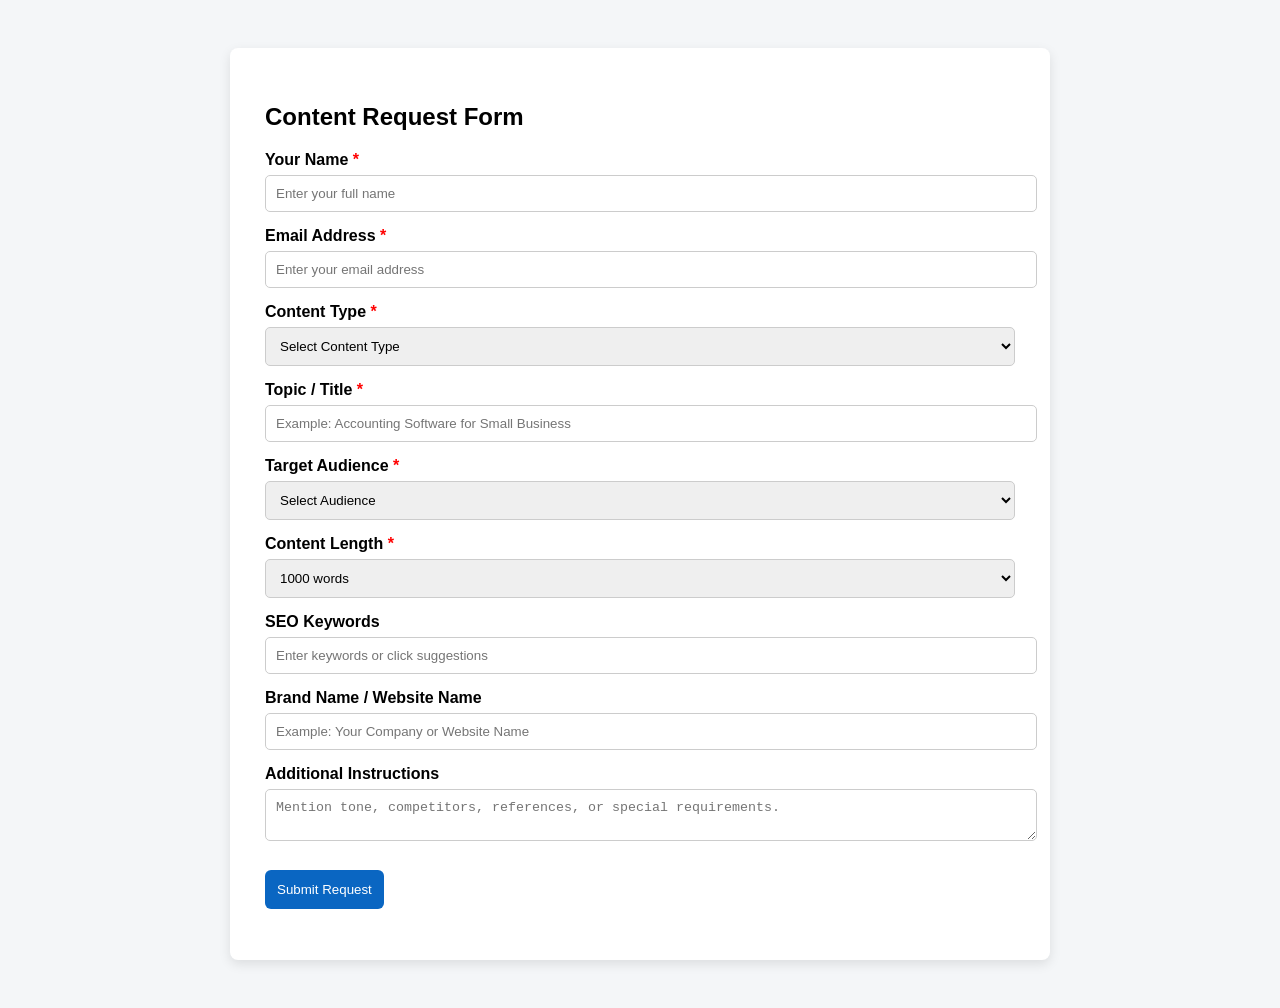
==== templates/index.html @ 50e83d15 "Update index.html" ====
<!DOCTYPE html>
<html>

<head>

<title>ContentForge Content Request</title>

<style>

body{
font-family:Arial;
background:#f4f6f8;
padding:40px;
}

.container{
max-width:750px;
margin:auto;
background:white;
padding:35px;
border-radius:8px;
box-shadow:0 4px 12px rgba(0,0,0,0.1);
}

label{
font-weight:bold;
display:block;
margin-top:15px;
}

.required{
color:red;
}

input,select,textarea{
width:100%;
padding:10px;
margin-top:6px;
border-radius:5px;
border:1px solid #ccc;
}

button{
margin-top:25px;
padding:12px;
background:#0a66c2;
color:white;
border:none;
border-radius:6px;
cursor:pointer;
}

button:hover{
background:#004182;
}

.keyword{
display:inline-block;
background:#e6f0ff;
padding:6px 10px;
margin:4px;
border-radius:4px;
cursor:pointer;
}

.keyword:hover{
background:#cce0ff;
}

</style>

</head>

<body>

<div class="container">

<h2>Content Request Form</h2>

<form id="contentForm">

<label>Your Name <span class="required">*</span></label>
<input name="name" placeholder="Enter your full name" required>

<label>Email Address <span class="required">*</span></label>
<input name="email" type="email" placeholder="Enter your email address" required>

<label>Content Type <span class="required">*</span></label>

<select name="type" required>

<option value="">Select Content Type</option>

<option>Blog Article</option>
<option>SEO Landing Page</option>
<option>Comparison Page</option>
<option>Tool Page</option>
<option>Directory Page</option>
<option>Essay</option>
<option>Speech</option>
<option>Debate Script</option>
<option>Official Letter</option>
<option>FAQ Page</option>
<option>Educational Guide</option>

</select>


<label>Topic / Title <span class="required">*</span></label>

<input id="topic" name="topic" placeholder="Example: Accounting Software for Small Business" required>


<label>Target Audience <span class="required">*</span></label>

<select name="audience" required>

<option value="">Select Audience</option>

<option>Business Owners</option>
<option>Startup Founders</option>
<option>Marketing Professionals</option>
<option>Students</option>
<option>General Consumers</option>
<option>Industry Experts</option>
<option>Government / Policy Audience</option>
<option value="custom">Custom Audience</option>

</select>


<label>Content Length <span class="required">*</span></label>

<select name="length" required>

<option>1000 words</option>
<option>1500 words</option>
<option>2000 words</option>
<option>3000+ words</option>

</select>


<label>SEO Keywords</label>

<input id="keywords" name="keywords" placeholder="Enter keywords or click suggestions">

<div id="keywordSuggestions"></div>


<label>Brand Name / Website Name</label>

<input name="brand" placeholder="Example: Your Company or Website Name">


<label>Additional Instructions</label>

<textarea name="details" placeholder="Mention tone, competitors, references, or special requirements."></textarea>


<button type="submit">Submit Request</button>

</form>

<p id="response"></p>

</div>


<script>

document.getElementById("topic").addEventListener("blur", async function(){

const topic=this.value;

if(!topic) return;

const res=await fetch("/keywords",{

method:"POST",

headers:{
"Content-Type":"application/json"
},

body:JSON.stringify({topic:topic})

});

const data=await res.json();

const container=document.getElementById("keywordSuggestions");

container.innerHTML="";

data.keywords.forEach(k=>{

const span=document.createElement("span");

span.className="keyword";

span.innerText=k;

span.onclick=function(){

const box=document.getElementById("keywords");

box.value=box.value+" "+k;

};

container.appendChild(span);

});

});


document.getElementById("contentForm").onsubmit=async function(e){

e.preventDefault();

const form=new FormData(this);

const data=Object.fromEntries(form.entries());

const res=await fetch("/submit",{

method:"POST",

headers:{"Content-Type":"application/json"},

body:JSON.stringify(data)

});

const result=await res.json();

document.getElementById("response").innerText=result.message;

};

</script>

</body>

</html>
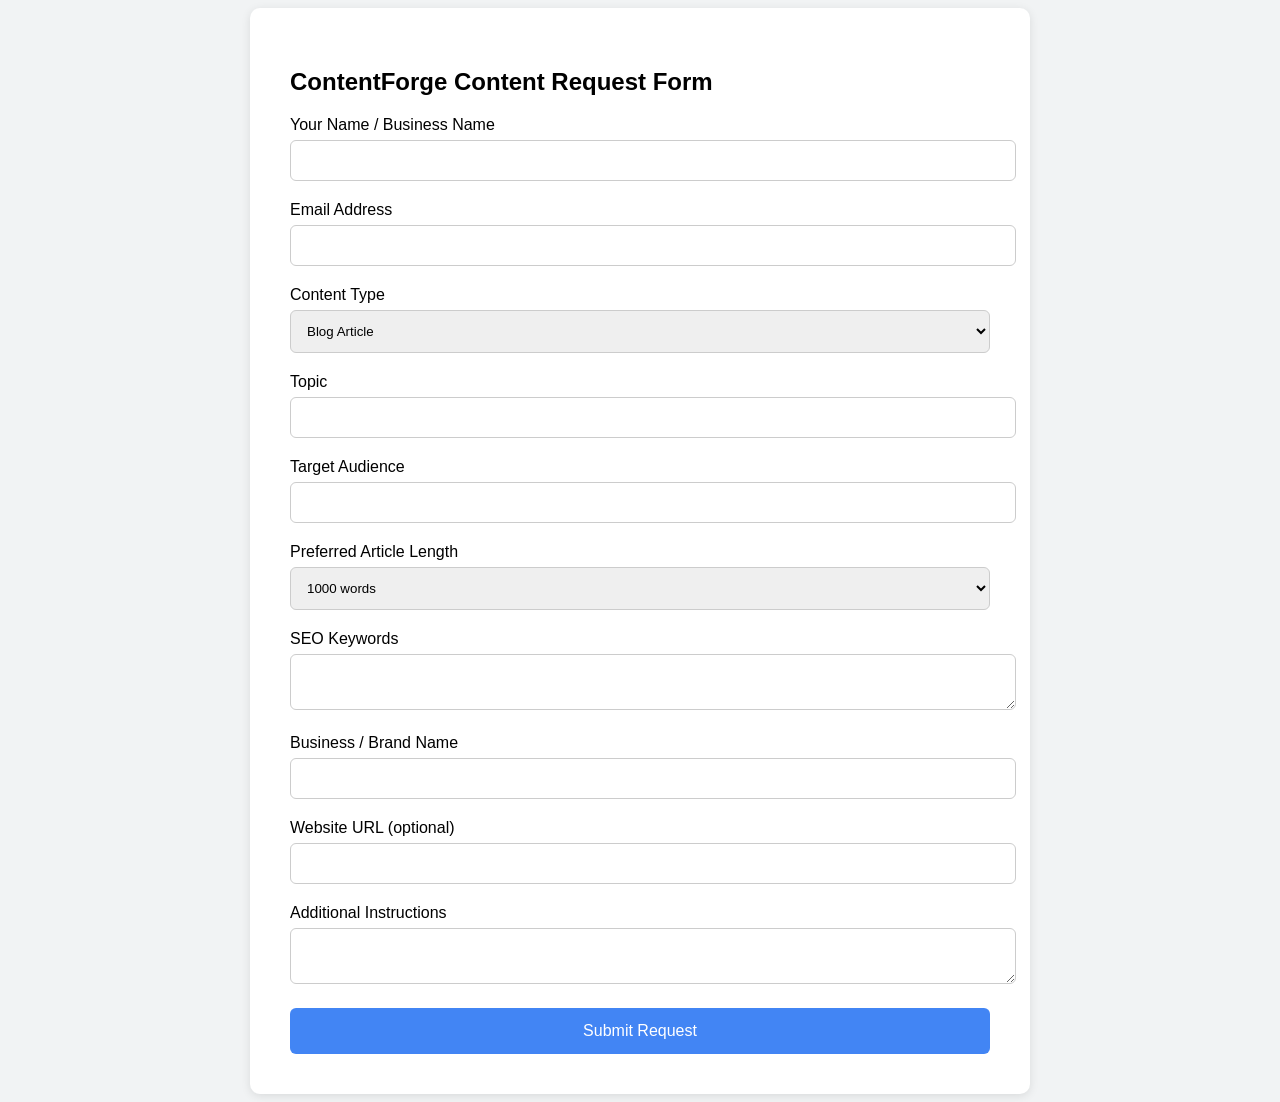
==== commit 5c5f8dec: "Update index.html" ====
--- a/templates/index.html
+++ b/templates/index.html
@@ -1,6 +1,5 @@
 <!DOCTYPE html>
 <html>
-
 <head>
 
 <title>ContentForge Content Request</title>
@@ -9,62 +8,66 @@
 
 body{
 font-family:Arial;
-background:#f4f6f8;
-padding:40px;
+background:#f1f3f4;
 }
 
 .container{
-max-width:750px;
+
+width:700px;
 margin:auto;
 background:white;
-padding:35px;
-border-radius:8px;
-box-shadow:0 4px 12px rgba(0,0,0,0.1);
-}
+padding:40px;
+border-radius:10px;
+box-shadow:0 2px 10px rgba(0,0,0,0.1)
 
-label{
-font-weight:bold;
-display:block;
-margin-top:15px;
-}
-
-.required{
-color:red;
 }
 
 input,select,textarea{
+
 width:100%;
-padding:10px;
+padding:12px;
 margin-top:6px;
-border-radius:5px;
-border:1px solid #ccc;
+margin-bottom:20px;
+border-radius:6px;
+border:1px solid #ccc
+
 }
 
 button{
-margin-top:25px;
-padding:12px;
-background:#0a66c2;
+
+background:#4285f4;
 color:white;
 border:none;
+padding:14px;
+width:100%;
+font-size:16px;
 border-radius:6px;
-cursor:pointer;
+cursor:pointer
+
 }
 
 button:hover{
-background:#004182;
+background:#2f6ad9
 }
 
-.keyword{
-display:inline-block;
-background:#e6f0ff;
-padding:6px 10px;
-margin:4px;
-border-radius:4px;
-cursor:pointer;
+.success{
+
+background:#e6f4ea;
+padding:15px;
+border-radius:6px;
+margin-top:20px;
+display:none
+
 }
 
-.keyword:hover{
-background:#cce0ff;
+.error{
+
+background:#fce8e6;
+padding:15px;
+border-radius:6px;
+margin-top:20px;
+display:none
+
 }
 
 </style>
@@ -75,173 +78,113 @@
 
 <div class="container">
 
-<h2>Content Request Form</h2>
+<h2>ContentForge Content Request Form</h2>
 
-<form id="contentForm">
+<label>Your Name / Business Name</label>
+<input id="name">
 
-<label>Your Name <span class="required">*</span></label>
-<input name="name" placeholder="Enter your full name" required>
+<label>Email Address</label>
+<input id="email">
 
-<label>Email Address <span class="required">*</span></label>
-<input name="email" type="email" placeholder="Enter your email address" required>
+<label>Content Type</label>
 
-<label>Content Type <span class="required">*</span></label>
-
-<select name="type" required>
-
-<option value="">Select Content Type</option>
+<select id="type">
 
 <option>Blog Article</option>
 <option>SEO Landing Page</option>
 <option>Comparison Page</option>
-<option>Tool Page</option>
-<option>Directory Page</option>
-<option>Essay</option>
-<option>Speech</option>
-<option>Debate Script</option>
-<option>Official Letter</option>
+<option>Educational Guide</option>
 <option>FAQ Page</option>
-<option>Educational Guide</option>
 
 </select>
 
 
-<label>Topic / Title <span class="required">*</span></label>
+<label>Topic</label>
+<input id="topic">
 
-<input id="topic" name="topic" placeholder="Example: Accounting Software for Small Business" required>
+<label>Target Audience</label>
+<input id="audience">
 
-
-<label>Target Audience <span class="required">*</span></label>
-
-<select name="audience" required>
-
-<option value="">Select Audience</option>
-
-<option>Business Owners</option>
-<option>Startup Founders</option>
-<option>Marketing Professionals</option>
-<option>Students</option>
-<option>General Consumers</option>
-<option>Industry Experts</option>
-<option>Government / Policy Audience</option>
-<option value="custom">Custom Audience</option>
-
-</select>
-
-
-<label>Content Length <span class="required">*</span></label>
-
-<select name="length" required>
-
+<label>Preferred Article Length</label>
+<select id="length">
 <option>1000 words</option>
 <option>1500 words</option>
 <option>2000 words</option>
-<option>3000+ words</option>
-
 </select>
 
+<label>SEO Keywords</label>
+<textarea id="keywords"></textarea>
 
-<label>SEO Keywords</label>
+<label>Business / Brand Name</label>
+<input id="brand">
 
-<input id="keywords" name="keywords" placeholder="Enter keywords or click suggestions">
+<label>Website URL (optional)</label>
+<input id="website">
 
-<div id="keywordSuggestions"></div>
+<label>Additional Instructions</label>
+<textarea id="details"></textarea>
 
 
-<label>Brand Name / Website Name</label>
+<button onclick="submitForm()">Submit Request</button>
 
-<input name="brand" placeholder="Example: Your Company or Website Name">
+<div class="success" id="success">Request submitted successfully. Please check your email.</div>
 
-
-<label>Additional Instructions</label>
-
-<textarea name="details" placeholder="Mention tone, competitors, references, or special requirements."></textarea>
-
-
-<button type="submit">Submit Request</button>
-
-</form>
-
-<p id="response"></p>
+<div class="error" id="error"></div>
 
 </div>
 
 
 <script>
 
-document.getElementById("topic").addEventListener("blur", async function(){
+function submitForm(){
 
-const topic=this.value;
+let data={
 
-if(!topic) return;
+name:document.getElementById("name").value,
+email:document.getElementById("email").value,
+type:document.getElementById("type").value,
+topic:document.getElementById("topic").value,
+audience:document.getElementById("audience").value,
+length:document.getElementById("length").value,
+keywords:document.getElementById("keywords").value,
+brand:document.getElementById("brand").value,
+website:document.getElementById("website").value,
+details:document.getElementById("details").value
 
-const res=await fetch("/keywords",{
+}
+
+fetch("/submit",{
 
 method:"POST",
-
-headers:{
-"Content-Type":"application/json"
-},
-
-body:JSON.stringify({topic:topic})
-
-});
-
-const data=await res.json();
-
-const container=document.getElementById("keywordSuggestions");
-
-container.innerHTML="";
-
-data.keywords.forEach(k=>{
-
-const span=document.createElement("span");
-
-span.className="keyword";
-
-span.innerText=k;
-
-span.onclick=function(){
-
-const box=document.getElementById("keywords");
-
-box.value=box.value+" "+k;
-
-};
-
-container.appendChild(span);
-
-});
-
-});
-
-
-document.getElementById("contentForm").onsubmit=async function(e){
-
-e.preventDefault();
-
-const form=new FormData(this);
-
-const data=Object.fromEntries(form.entries());
-
-const res=await fetch("/submit",{
-
-method:"POST",
-
 headers:{"Content-Type":"application/json"},
-
 body:JSON.stringify(data)
 
-});
+})
 
-const result=await res.json();
+.then(res=>res.json())
 
-document.getElementById("response").innerText=result.message;
+.then(data=>{
 
-};
+if(data.success){
+
+document.getElementById("success").style.display="block"
+
+}
+
+if(data.error){
+
+let e=document.getElementById("error")
+
+e.style.display="block"
+e.innerText=data.error
+
+}
+
+})
+
+}
 
 </script>
 
 </body>
-
 </html>
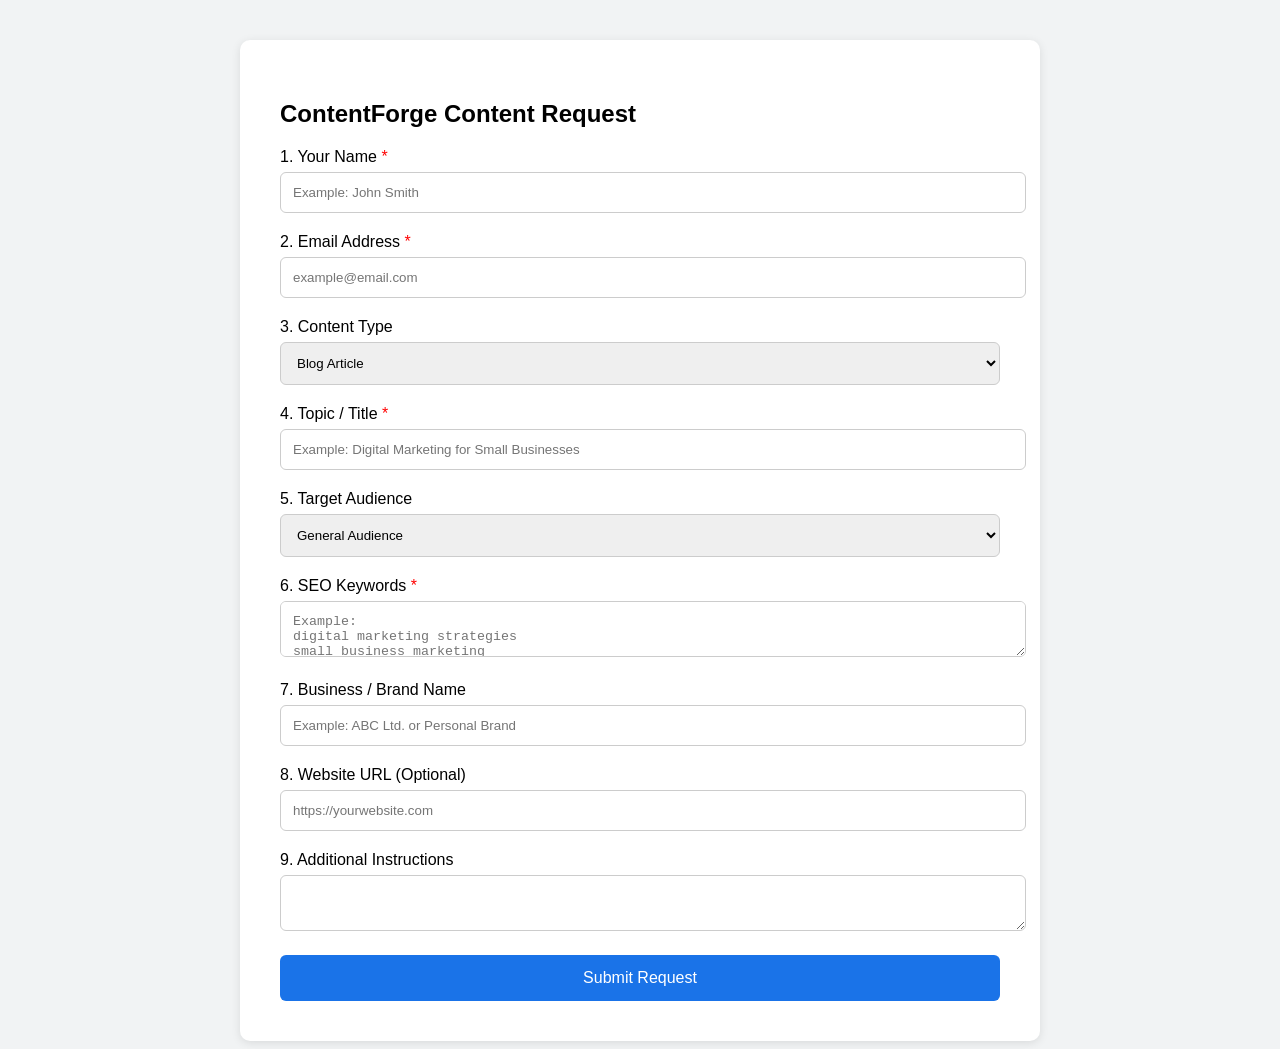
==== commit d8fdd08a: "Update index.html" ====
--- a/templates/index.html
+++ b/templates/index.html
@@ -1,8 +1,9 @@
 <!DOCTYPE html>
 <html>
+
 <head>
 
-<title>ContentForge Content Request</title>
+<title>ContentForge Request Form</title>
 
 <style>
 
@@ -12,30 +13,26 @@
 }
 
 .container{
-
-width:700px;
+width:720px;
 margin:auto;
 background:white;
 padding:40px;
+margin-top:40px;
 border-radius:10px;
 box-shadow:0 2px 10px rgba(0,0,0,0.1)
-
 }
 
 input,select,textarea{
-
 width:100%;
 padding:12px;
 margin-top:6px;
 margin-bottom:20px;
 border-radius:6px;
 border:1px solid #ccc
-
 }
 
 button{
-
-background:#4285f4;
+background:#1a73e8;
 color:white;
 border:none;
 padding:14px;
@@ -43,31 +40,28 @@
 font-size:16px;
 border-radius:6px;
 cursor:pointer
-
 }
 
 button:hover{
-background:#2f6ad9
+background:#0f5bd4
+}
+
+.required{
+color:red
 }
 
 .success{
-
+display:none;
 background:#e6f4ea;
 padding:15px;
-border-radius:6px;
-margin-top:20px;
-display:none
-
+border-radius:6px
 }
 
 .error{
-
+display:none;
 background:#fce8e6;
 padding:15px;
-border-radius:6px;
-margin-top:20px;
-display:none
-
+border-radius:6px
 }
 
 </style>
@@ -78,61 +72,83 @@
 
 <div class="container">
 
-<h2>ContentForge Content Request Form</h2>
-
-<label>Your Name / Business Name</label>
-<input id="name">
-
-<label>Email Address</label>
-<input id="email">
-
-<label>Content Type</label>
+<h2>ContentForge Content Request</h2>
+
+<label>1. Your Name <span class="required">*</span></label>
+<input id="name" placeholder="Example: John Smith">
+
+<label>2. Email Address <span class="required">*</span></label>
+<input id="email" placeholder="example@email.com">
+
+<label>3. Content Type</label>
 
 <select id="type">
 
 <option>Blog Article</option>
 <option>SEO Landing Page</option>
-<option>Comparison Page</option>
+<option>Comparison Article</option>
 <option>Educational Guide</option>
 <option>FAQ Page</option>
+<option>Tool Page</option>
+<option>Directory Page</option>
+<option>Speech</option>
+<option>Essay</option>
+<option>Official Letter</option>
 
 </select>
 
 
-<label>Topic</label>
-<input id="topic">
-
-<label>Target Audience</label>
-<input id="audience">
-
-<label>Preferred Article Length</label>
-<select id="length">
-<option>1000 words</option>
-<option>1500 words</option>
-<option>2000 words</option>
+<label>4. Topic / Title <span class="required">*</span></label>
+<input id="topic" placeholder="Example: Digital Marketing for Small Businesses">
+
+
+<label>5. Target Audience</label>
+
+<select id="audience">
+
+<option>General Audience</option>
+<option>Business Owners</option>
+<option>Startup Founders</option>
+<option>Marketing Professionals</option>
+<option>Students</option>
+<option>Corporate Professionals</option>
+
 </select>
 
-<label>SEO Keywords</label>
-<textarea id="keywords"></textarea>
-
-<label>Business / Brand Name</label>
-<input id="brand">
-
-<label>Website URL (optional)</label>
-<input id="website">
-
-<label>Additional Instructions</label>
+
+<label>6. SEO Keywords <span class="required">*</span></label>
+
+<textarea id="keywords"
+placeholder="Example:
+digital marketing strategies
+small business marketing
+seo marketing tips"></textarea>
+
+
+<label>7. Business / Brand Name</label>
+
+<input id="brand" placeholder="Example: ABC Ltd. or Personal Brand">
+
+
+<label>8. Website URL (Optional)</label>
+
+<input id="website" placeholder="https://yourwebsite.com">
+
+
+<label>9. Additional Instructions</label>
+
 <textarea id="details"></textarea>
 
 
 <button onclick="submitForm()">Submit Request</button>
 
-<div class="success" id="success">Request submitted successfully. Please check your email.</div>
+<div class="success" id="success">
+Your request has been submitted successfully. Please check your email.
+</div>
 
 <div class="error" id="error"></div>
 
 </div>
-
 
 <script>
 
@@ -145,7 +161,6 @@
 type:document.getElementById("type").value,
 topic:document.getElementById("topic").value,
 audience:document.getElementById("audience").value,
-length:document.getElementById("length").value,
 keywords:document.getElementById("keywords").value,
 brand:document.getElementById("brand").value,
 website:document.getElementById("website").value,
@@ -168,15 +183,16 @@
 if(data.success){
 
 document.getElementById("success").style.display="block"
+window.scrollTo(0,0)
 
 }
 
 if(data.error){
 
 let e=document.getElementById("error")
-
+e.innerText=data.error
 e.style.display="block"
-e.innerText=data.error
+window.scrollTo(0,0)
 
 }
 
@@ -187,4 +203,5 @@
 </script>
 
 </body>
+
 </html>
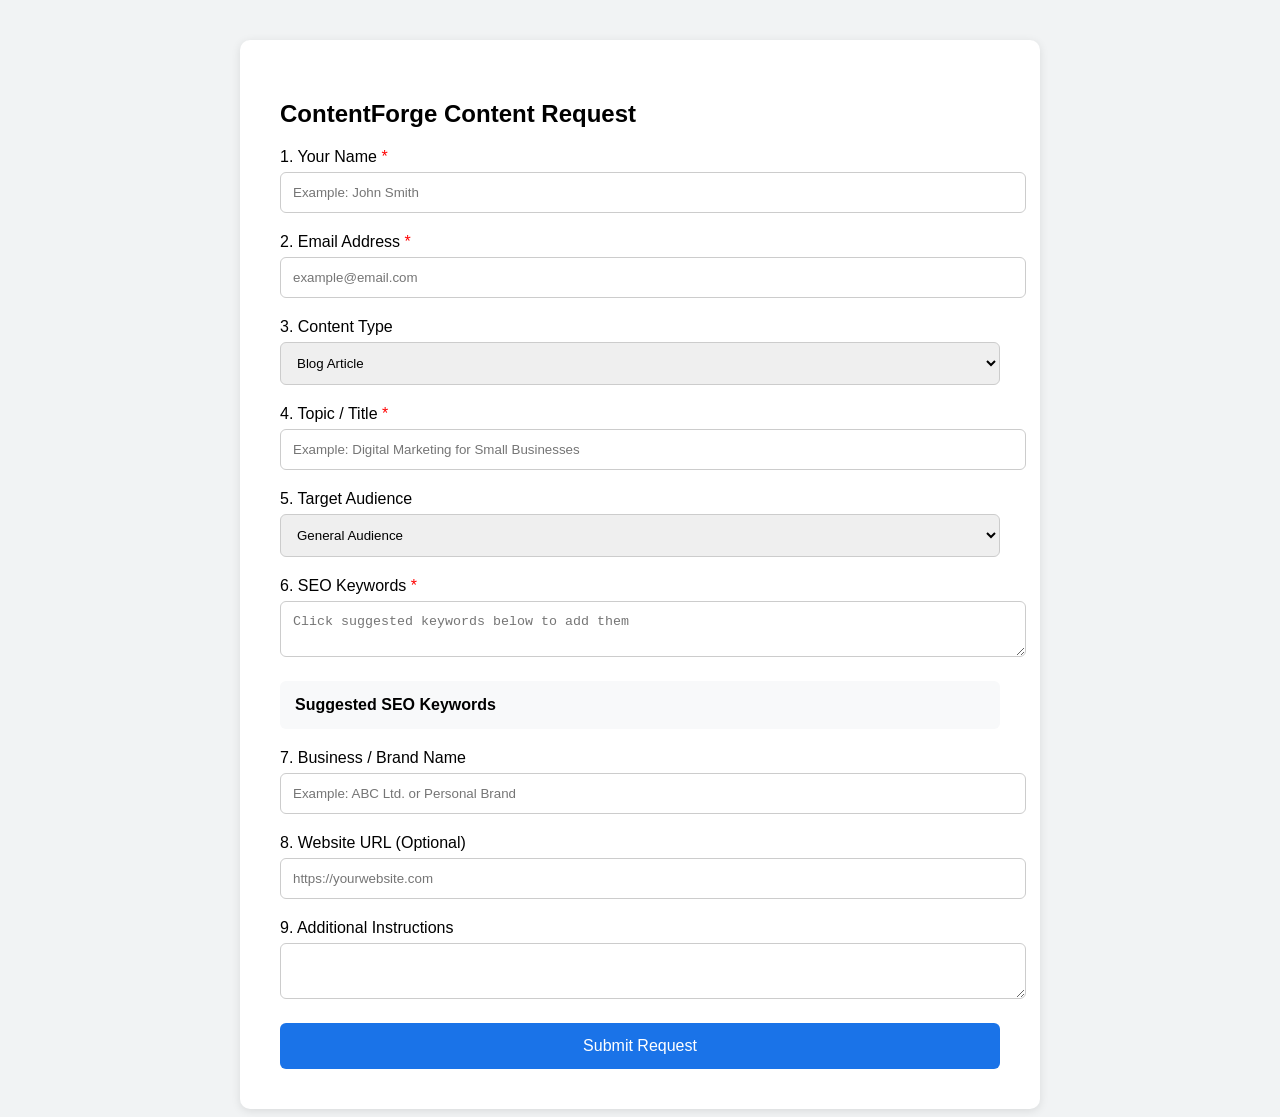
==== commit 61ff323e: "Update index.html" ====
--- a/templates/index.html
+++ b/templates/index.html
@@ -62,6 +62,27 @@
 background:#fce8e6;
 padding:15px;
 border-radius:6px
+}
+
+.keywordBox{
+background:#f8f9fa;
+padding:15px;
+border-radius:6px;
+margin-bottom:20px
+}
+
+.keyword{
+display:inline-block;
+background:#e8f0fe;
+padding:6px 10px;
+margin:5px;
+border-radius:4px;
+cursor:pointer;
+font-size:13px
+}
+
+.keyword:hover{
+background:#d2e3fc
 }
 
 </style>
@@ -99,7 +120,8 @@
 
 
 <label>4. Topic / Title <span class="required">*</span></label>
-<input id="topic" placeholder="Example: Digital Marketing for Small Businesses">
+
+<input id="topic" placeholder="Example: Digital Marketing for Small Businesses" oninput="generateKeywords()">
 
 
 <label>5. Target Audience</label>
@@ -119,10 +141,16 @@
 <label>6. SEO Keywords <span class="required">*</span></label>
 
 <textarea id="keywords"
-placeholder="Example:
-digital marketing strategies
-small business marketing
-seo marketing tips"></textarea>
+placeholder="Click suggested keywords below to add them"></textarea>
+
+
+<div class="keywordBox">
+
+<b>Suggested SEO Keywords</b>
+
+<div id="keywordSuggestions"></div>
+
+</div>
 
 
 <label>7. Business / Brand Name</label>
@@ -151,6 +179,63 @@
 </div>
 
 <script>
+
+
+function generateKeywords(){
+
+let topic=document.getElementById("topic").value
+
+if(topic.length<3) return
+
+let modifiers=[
+
+"best",
+"guide",
+"tips",
+"strategies",
+"examples",
+"for beginners",
+"for business",
+"for startups",
+"2025",
+"tools",
+"how to",
+"complete guide",
+"step by step",
+"benefits",
+"case study"
+
+]
+
+let container=document.getElementById("keywordSuggestions")
+
+container.innerHTML=""
+
+modifiers.forEach(m=>{
+
+let kw=topic+" "+m
+
+let span=document.createElement("span")
+
+span.className="keyword"
+
+span.innerText=kw
+
+span.onclick=function(){
+
+let textarea=document.getElementById("keywords")
+
+textarea.value+=kw+"\n"
+
+}
+
+container.appendChild(span)
+
+})
+
+}
+
+
 
 function submitForm(){
 
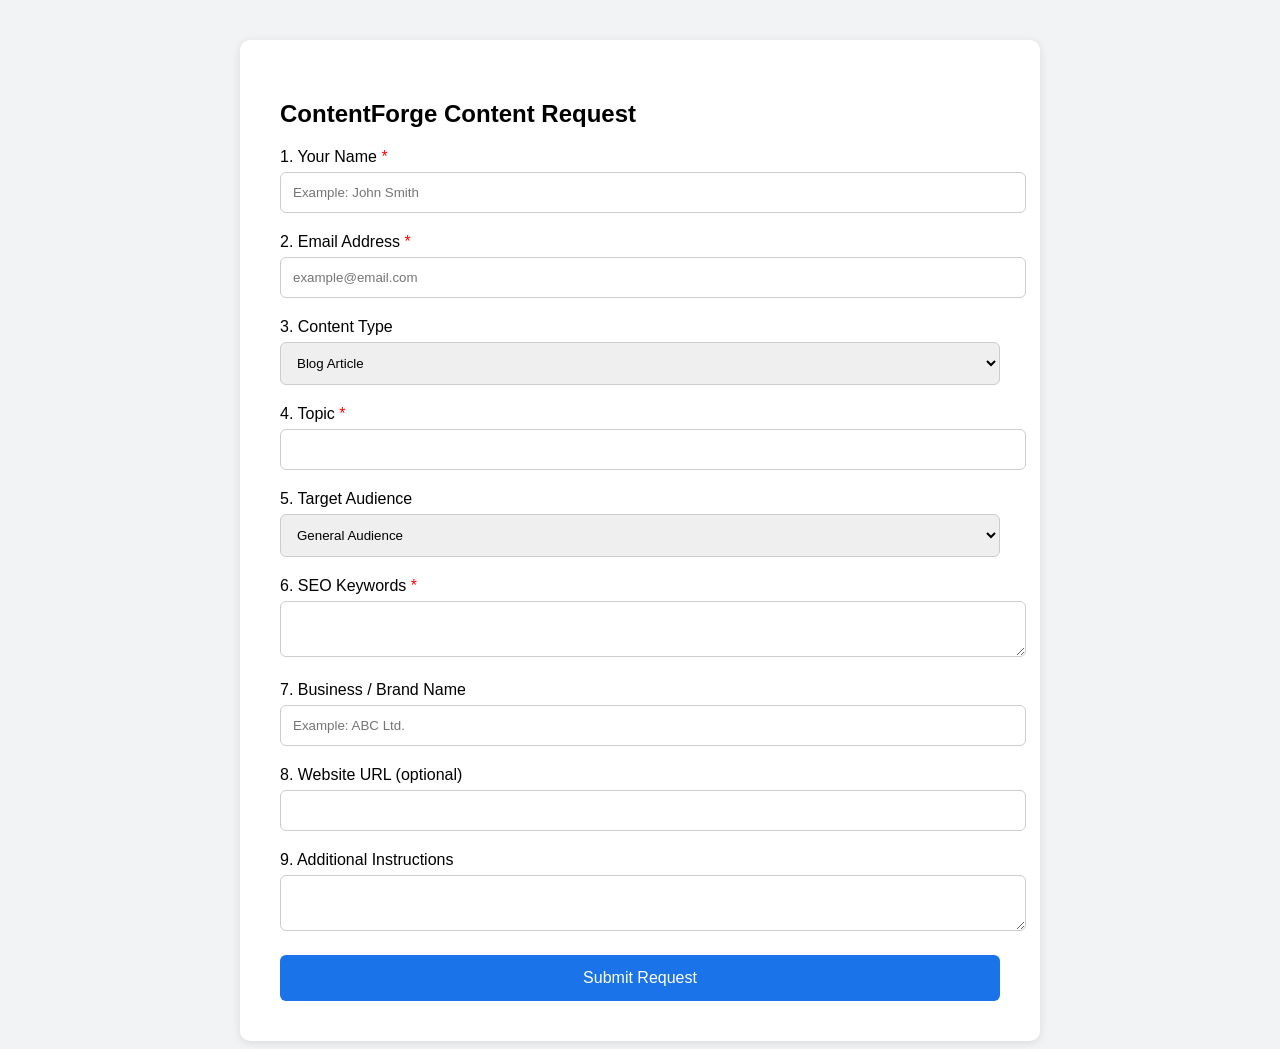
==== commit ded7cd16: "Update index.html" ====
--- a/templates/index.html
+++ b/templates/index.html
@@ -42,47 +42,17 @@
 cursor:pointer
 }
 
-button:hover{
-background:#0f5bd4
-}
-
 .required{
 color:red
 }
 
-.success{
-display:none;
-background:#e6f4ea;
-padding:15px;
-border-radius:6px
-}
-
-.error{
-display:none;
-background:#fce8e6;
-padding:15px;
-border-radius:6px
-}
-
-.keywordBox{
-background:#f8f9fa;
-padding:15px;
-border-radius:6px;
-margin-bottom:20px
-}
-
 .keyword{
-display:inline-block;
 background:#e8f0fe;
 padding:6px 10px;
 margin:5px;
+display:inline-block;
 border-radius:4px;
-cursor:pointer;
-font-size:13px
-}
-
-.keyword:hover{
-background:#d2e3fc
+cursor:pointer
 }
 
 </style>
@@ -118,11 +88,8 @@
 
 </select>
 
-
-<label>4. Topic / Title <span class="required">*</span></label>
-
-<input id="topic" placeholder="Example: Digital Marketing for Small Businesses" oninput="generateKeywords()">
-
+<label>4. Topic <span class="required">*</span></label>
+<input id="topic" oninput="genKeywords()">
 
 <label>5. Target Audience</label>
 
@@ -133,85 +100,42 @@
 <option>Startup Founders</option>
 <option>Marketing Professionals</option>
 <option>Students</option>
-<option>Corporate Professionals</option>
 
 </select>
 
-
 <label>6. SEO Keywords <span class="required">*</span></label>
-
-<textarea id="keywords"
-placeholder="Click suggested keywords below to add them"></textarea>
-
-
-<div class="keywordBox">
-
-<b>Suggested SEO Keywords</b>
-
-<div id="keywordSuggestions"></div>
+<textarea id="keywords"></textarea>
+
+<div id="suggestions"></div>
+
+<label>7. Business / Brand Name</label>
+<input id="brand" placeholder="Example: ABC Ltd.">
+
+<label>8. Website URL (optional)</label>
+<input id="website">
+
+<label>9. Additional Instructions</label>
+<textarea id="details"></textarea>
+
+<button onclick="submitForm()">Submit Request</button>
+
+<div id="msg"></div>
 
 </div>
 
-
-<label>7. Business / Brand Name</label>
-
-<input id="brand" placeholder="Example: ABC Ltd. or Personal Brand">
-
-
-<label>8. Website URL (Optional)</label>
-
-<input id="website" placeholder="https://yourwebsite.com">
-
-
-<label>9. Additional Instructions</label>
-
-<textarea id="details"></textarea>
-
-
-<button onclick="submitForm()">Submit Request</button>
-
-<div class="success" id="success">
-Your request has been submitted successfully. Please check your email.
-</div>
-
-<div class="error" id="error"></div>
-
-</div>
-
 <script>
 
-
-function generateKeywords(){
+function genKeywords(){
 
 let topic=document.getElementById("topic").value
 
-if(topic.length<3) return
-
-let modifiers=[
-
-"best",
-"guide",
-"tips",
-"strategies",
-"examples",
-"for beginners",
-"for business",
-"for startups",
-"2025",
-"tools",
-"how to",
-"complete guide",
-"step by step",
-"benefits",
-"case study"
-
-]
-
-let container=document.getElementById("keywordSuggestions")
-
-container.innerHTML=""
-
-modifiers.forEach(m=>{
+let mods=["guide","tips","strategies","examples","tools","for beginners","2025","case study"]
+
+let box=document.getElementById("suggestions")
+
+box.innerHTML=""
+
+mods.forEach(m=>{
 
 let kw=topic+" "+m
 
@@ -223,33 +147,32 @@
 
 span.onclick=function(){
 
-let textarea=document.getElementById("keywords")
-
-textarea.value+=kw+"\n"
-
-}
-
-container.appendChild(span)
+document.getElementById("keywords").value+=kw+"\\n"
+
+}
+
+box.appendChild(span)
 
 })
 
 }
 
 
-
 function submitForm(){
 
+document.getElementById("msg").innerText="Submitting..."
+
 let data={
 
-name:document.getElementById("name").value,
-email:document.getElementById("email").value,
-type:document.getElementById("type").value,
-topic:document.getElementById("topic").value,
-audience:document.getElementById("audience").value,
-keywords:document.getElementById("keywords").value,
-brand:document.getElementById("brand").value,
-website:document.getElementById("website").value,
-details:document.getElementById("details").value
+name:name.value,
+email:email.value,
+type:type.value,
+topic:topic.value,
+audience:audience.value,
+keywords:keywords.value,
+brand:brand.value,
+website:website.value,
+details:details.value
 
 }
 
@@ -261,23 +184,17 @@
 
 })
 
-.then(res=>res.json())
-
-.then(data=>{
-
-if(data.success){
-
-document.getElementById("success").style.display="block"
-window.scrollTo(0,0)
-
-}
-
-if(data.error){
-
-let e=document.getElementById("error")
-e.innerText=data.error
-e.style.display="block"
-window.scrollTo(0,0)
+.then(r=>r.json())
+
+.then(d=>{
+
+if(d.success){
+
+msg.innerText="Request submitted successfully"
+
+}else{
+
+msg.innerText=d.error
 
 }
 
@@ -288,5 +205,4 @@
 </script>
 
 </body>
-
 </html>
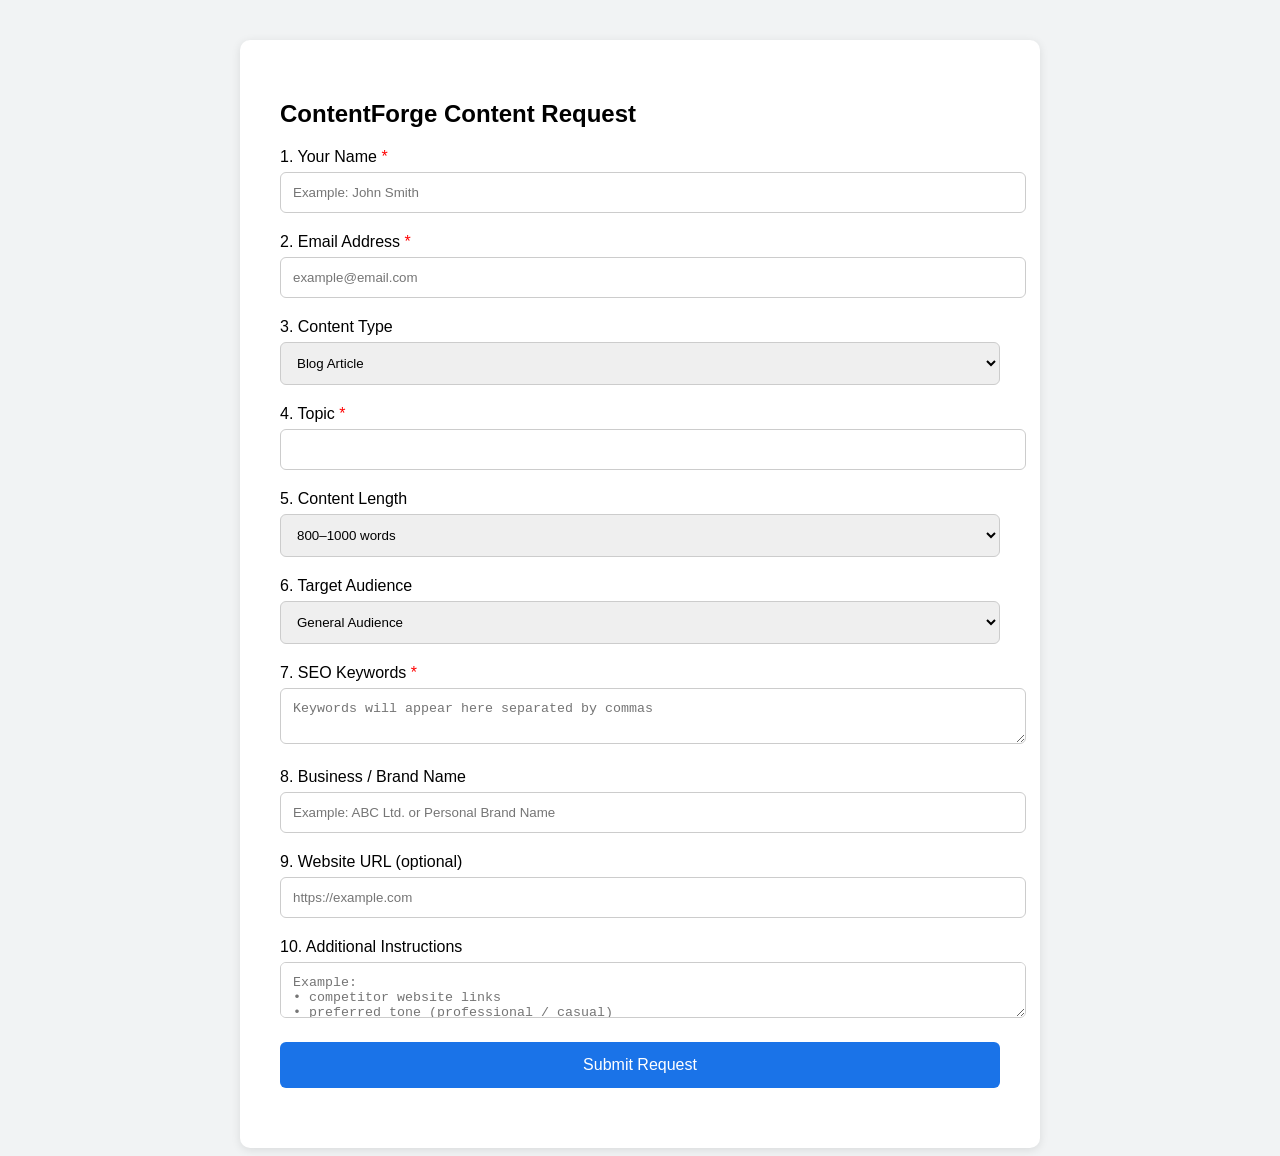
==== commit 32697c35: "Update index.html" ====
--- a/templates/index.html
+++ b/templates/index.html
@@ -53,6 +53,11 @@
 display:inline-block;
 border-radius:4px;
 cursor:pointer
+}
+
+#msg{
+margin-top:20px;
+font-weight:bold
 }
 
 </style>
@@ -91,7 +96,18 @@
 <label>4. Topic <span class="required">*</span></label>
 <input id="topic" oninput="genKeywords()">
 
-<label>5. Target Audience</label>
+<label>5. Content Length</label>
+
+<select id="length">
+
+<option>800–1000 words</option>
+<option>1200–1500 words</option>
+<option>1800–2000 words</option>
+<option>Custom</option>
+
+</select>
+
+<label>6. Target Audience</label>
 
 <select id="audience">
 
@@ -103,19 +119,30 @@
 
 </select>
 
-<label>6. SEO Keywords <span class="required">*</span></label>
-<textarea id="keywords"></textarea>
+<label>7. SEO Keywords <span class="required">*</span></label>
+
+<textarea id="keywords" placeholder="Keywords will appear here separated by commas"></textarea>
 
 <div id="suggestions"></div>
 
-<label>7. Business / Brand Name</label>
-<input id="brand" placeholder="Example: ABC Ltd.">
-
-<label>8. Website URL (optional)</label>
-<input id="website">
-
-<label>9. Additional Instructions</label>
-<textarea id="details"></textarea>
+<label>8. Business / Brand Name</label>
+
+<input id="brand" placeholder="Example: ABC Ltd. or Personal Brand Name">
+
+<label>9. Website URL (optional)</label>
+
+<input id="website" placeholder="https://example.com">
+
+<label>10. Additional Instructions</label>
+
+<textarea id="details"
+placeholder="Example:
+• competitor website links
+• preferred tone (professional / casual)
+• country or region target
+• specific product/service to highlight
+• references or resources to include
+"></textarea>
 
 <button onclick="submitForm()">Submit Request</button>
 
@@ -127,14 +154,16 @@
 
 function genKeywords(){
 
-let topic=document.getElementById("topic").value
-
-let mods=["guide","tips","strategies","examples","tools","for beginners","2025","case study"]
+let topic=document.getElementById("topic").value.trim()
+
+let mods=["guide","tips","strategies","tools","examples","for beginners","2025","case study"]
 
 let box=document.getElementById("suggestions")
 
 box.innerHTML=""
 
+if(topic.length<3)return
+
 mods.forEach(m=>{
 
 let kw=topic+" "+m
@@ -147,7 +176,13 @@
 
 span.onclick=function(){
 
-document.getElementById("keywords").value+=kw+"\\n"
+let field=document.getElementById("keywords")
+
+if(field.value===""){
+field.value=kw
+}else{
+field.value+=", "+kw
+}
 
 }
 
@@ -157,10 +192,11 @@
 
 }
 
-
 function submitForm(){
 
-document.getElementById("msg").innerText="Submitting..."
+let msg=document.getElementById("msg")
+
+msg.innerText="Submitting request..."
 
 let data={
 
@@ -190,13 +226,19 @@
 
 if(d.success){
 
-msg.innerText="Request submitted successfully"
+msg.innerText="✔ Request submitted successfully."
 
 }else{
 
-msg.innerText=d.error
-
-}
+msg.innerText="⚠ "+d.error
+
+}
+
+})
+
+.catch(()=>{
+
+msg.innerText="⚠ Server error. Please try again."
 
 })
 
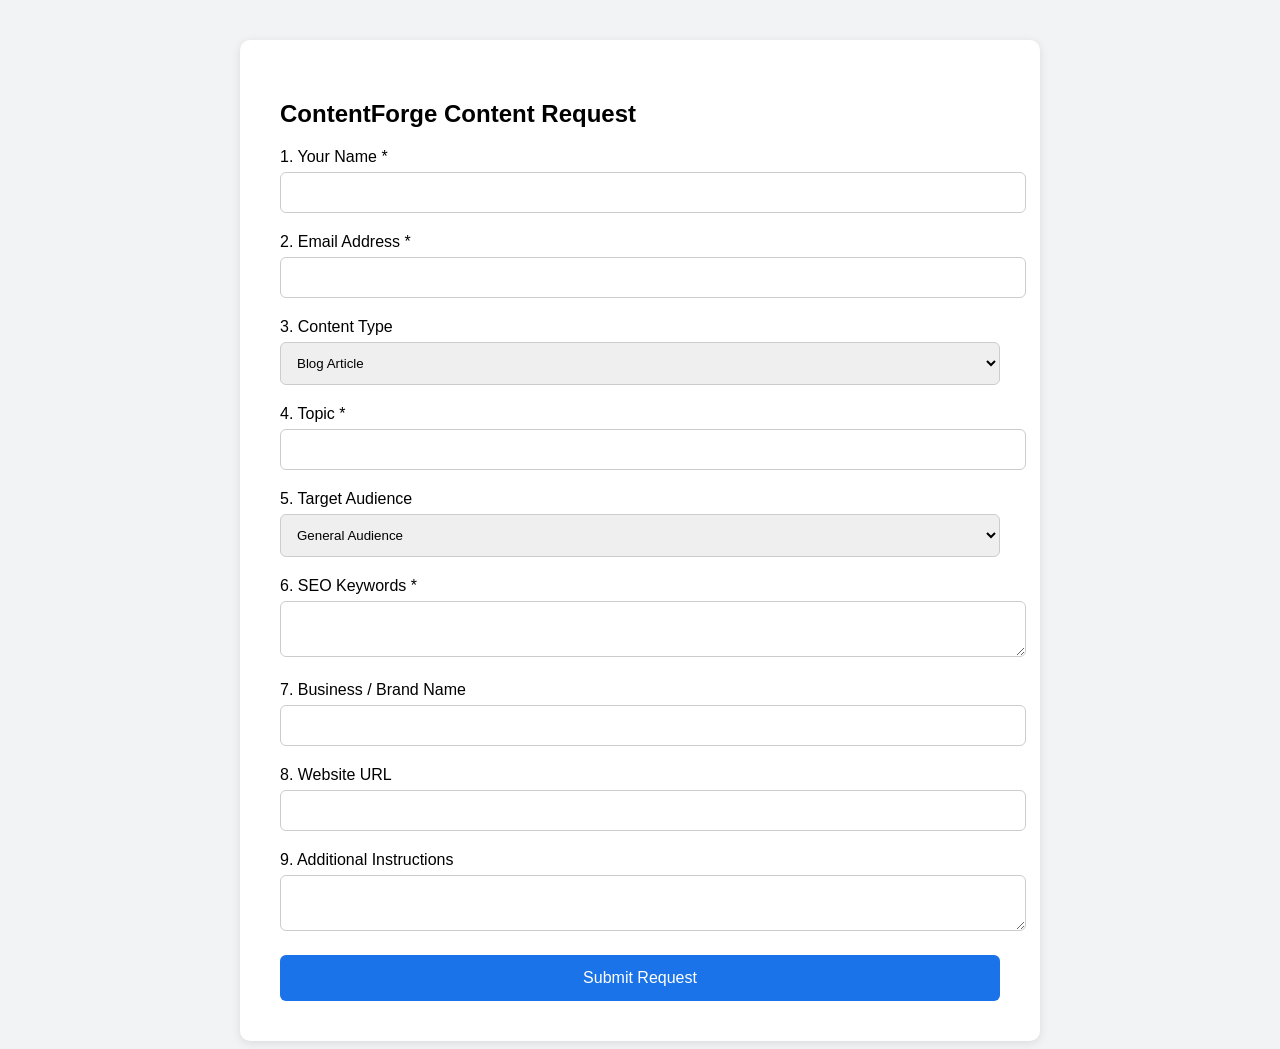
==== commit 69e5b395: "Update index.html" ====
--- a/templates/index.html
+++ b/templates/index.html
@@ -42,10 +42,6 @@
 cursor:pointer
 }
 
-.required{
-color:red
-}
-
 .keyword{
 background:#e8f0fe;
 padding:6px 10px;
@@ -53,11 +49,6 @@
 display:inline-block;
 border-radius:4px;
 cursor:pointer
-}
-
-#msg{
-margin-top:20px;
-font-weight:bold
 }
 
 </style>
@@ -70,15 +61,17 @@
 
 <h2>ContentForge Content Request</h2>
 
-<label>1. Your Name <span class="required">*</span></label>
-<input id="name" placeholder="Example: John Smith">
+<form action="/submit" method="POST">
 
-<label>2. Email Address <span class="required">*</span></label>
-<input id="email" placeholder="example@email.com">
+<label>1. Your Name *</label>
+<input name="name" required>
+
+<label>2. Email Address *</label>
+<input name="email" required>
 
 <label>3. Content Type</label>
 
-<select id="type">
+<select name="type">
 
 <option>Blog Article</option>
 <option>SEO Landing Page</option>
@@ -93,23 +86,12 @@
 
 </select>
 
-<label>4. Topic <span class="required">*</span></label>
-<input id="topic" oninput="genKeywords()">
+<label>4. Topic *</label>
+<input name="topic" id="topic" required oninput="keywords()">
 
-<label>5. Content Length</label>
+<label>5. Target Audience</label>
 
-<select id="length">
-
-<option>800–1000 words</option>
-<option>1200–1500 words</option>
-<option>1800–2000 words</option>
-<option>Custom</option>
-
-</select>
-
-<label>6. Target Audience</label>
-
-<select id="audience">
+<select name="audience">
 
 <option>General Audience</option>
 <option>Business Owners</option>
@@ -119,52 +101,40 @@
 
 </select>
 
-<label>7. SEO Keywords <span class="required">*</span></label>
+<label>6. SEO Keywords *</label>
 
-<textarea id="keywords" placeholder="Keywords will appear here separated by commas"></textarea>
+<textarea name="keywords" id="keywords" required></textarea>
 
 <div id="suggestions"></div>
 
-<label>8. Business / Brand Name</label>
+<label>7. Business / Brand Name</label>
+<input name="brand">
 
-<input id="brand" placeholder="Example: ABC Ltd. or Personal Brand Name">
+<label>8. Website URL</label>
+<input name="website">
 
-<label>9. Website URL (optional)</label>
+<label>9. Additional Instructions</label>
+<textarea name="details"></textarea>
 
-<input id="website" placeholder="https://example.com">
+<button type="submit">Submit Request</button>
 
-<label>10. Additional Instructions</label>
-
-<textarea id="details"
-placeholder="Example:
-• competitor website links
-• preferred tone (professional / casual)
-• country or region target
-• specific product/service to highlight
-• references or resources to include
-"></textarea>
-
-<button onclick="submitForm()">Submit Request</button>
-
-<div id="msg"></div>
+</form>
 
 </div>
 
 <script>
 
-function genKeywords(){
+function keywords(){
 
-let topic=document.getElementById("topic").value.trim()
+let topic=document.getElementById("topic").value
 
-let mods=["guide","tips","strategies","tools","examples","for beginners","2025","case study"]
+let mods=["guide","tips","tools","examples","strategies","2025"]
 
 let box=document.getElementById("suggestions")
 
 box.innerHTML=""
 
-if(topic.length<3)return
-
-mods.forEach(m=>{
+mods.forEach(function(m){
 
 let kw=topic+" "+m
 
@@ -181,7 +151,7 @@
 if(field.value===""){
 field.value=kw
 }else{
-field.value+=", "+kw
+field.value=field.value+", "+kw
 }
 
 }
@@ -192,58 +162,6 @@
 
 }
 
-function submitForm(){
-
-let msg=document.getElementById("msg")
-
-msg.innerText="Submitting request..."
-
-let data={
-
-name:name.value,
-email:email.value,
-type:type.value,
-topic:topic.value,
-audience:audience.value,
-keywords:keywords.value,
-brand:brand.value,
-website:website.value,
-details:details.value
-
-}
-
-fetch("/submit",{
-
-method:"POST",
-headers:{"Content-Type":"application/json"},
-body:JSON.stringify(data)
-
-})
-
-.then(r=>r.json())
-
-.then(d=>{
-
-if(d.success){
-
-msg.innerText="✔ Request submitted successfully."
-
-}else{
-
-msg.innerText="⚠ "+d.error
-
-}
-
-})
-
-.catch(()=>{
-
-msg.innerText="⚠ Server error. Please try again."
-
-})
-
-}
-
 </script>
 
 </body>
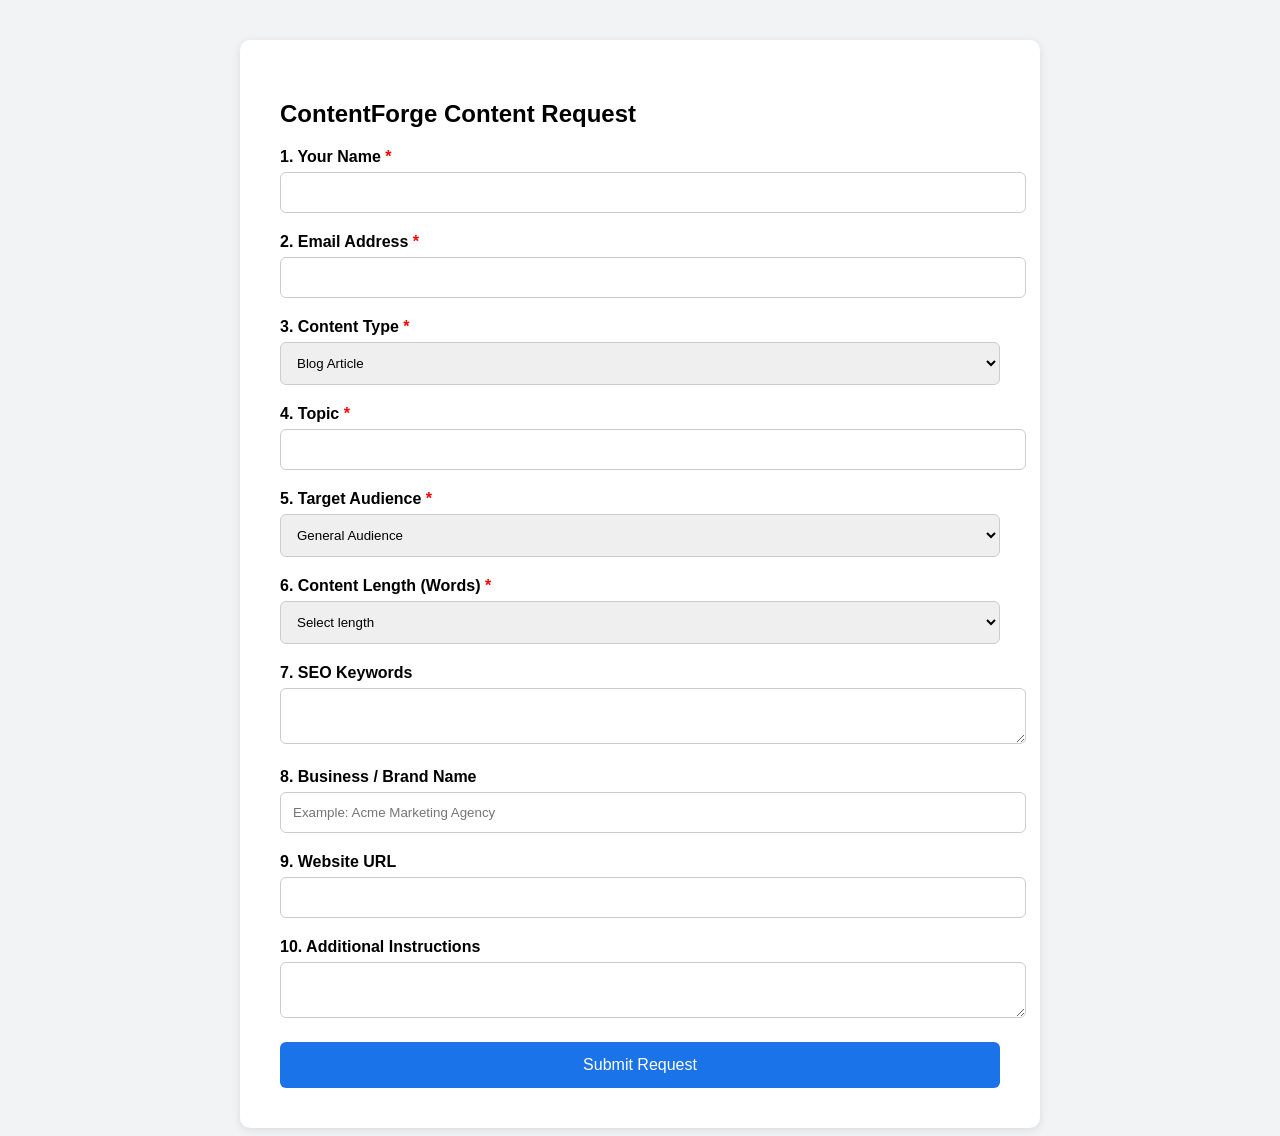
==== commit 709bfe6a: "Update index.html" ====
--- a/templates/index.html
+++ b/templates/index.html
@@ -20,6 +20,14 @@
 margin-top:40px;
 border-radius:10px;
 box-shadow:0 2px 10px rgba(0,0,0,0.1)
+}
+
+label{
+font-weight:bold;
+}
+
+.required{
+color:red;
 }
 
 input,select,textarea{
@@ -61,17 +69,17 @@
 
 <h2>ContentForge Content Request</h2>
 
-<form action="/submit" method="POST">
+<form action="/submit" method="POST" id="form">
 
-<label>1. Your Name *</label>
+<label>1. Your Name <span class="required">*</span></label>
 <input name="name" required>
 
-<label>2. Email Address *</label>
-<input name="email" required>
+<label>2. Email Address <span class="required">*</span></label>
+<input type="email" name="email" required>
 
-<label>3. Content Type</label>
+<label>3. Content Type <span class="required">*</span></label>
 
-<select name="type">
+<select name="type" required>
 
 <option>Blog Article</option>
 <option>SEO Landing Page</option>
@@ -86,12 +94,12 @@
 
 </select>
 
-<label>4. Topic *</label>
-<input name="topic" id="topic" required oninput="keywords()">
+<label>4. Topic <span class="required">*</span></label>
+<input name="topic" id="topic" required oninput="generateKeywords()">
 
-<label>5. Target Audience</label>
+<label>5. Target Audience <span class="required">*</span></label>
 
-<select name="audience">
+<select name="audience" required>
 
 <option>General Audience</option>
 <option>Business Owners</option>
@@ -101,19 +109,32 @@
 
 </select>
 
-<label>6. SEO Keywords *</label>
+<label>6. Content Length (Words) <span class="required">*</span></label>
 
-<textarea name="keywords" id="keywords" required></textarea>
+<select name="length" required>
+
+<option value="">Select length</option>
+<option>800</option>
+<option>1200</option>
+<option>1500</option>
+<option>2000</option>
+<option>2500</option>
+
+</select>
+
+<label>7. SEO Keywords</label>
+
+<textarea name="keywords" id="keywords"></textarea>
 
 <div id="suggestions"></div>
 
-<label>7. Business / Brand Name</label>
-<input name="brand">
+<label>8. Business / Brand Name</label>
+<input name="brand" placeholder="Example: Acme Marketing Agency">
 
-<label>8. Website URL</label>
+<label>9. Website URL</label>
 <input name="website">
 
-<label>9. Additional Instructions</label>
+<label>10. Additional Instructions</label>
 <textarea name="details"></textarea>
 
 <button type="submit">Submit Request</button>
@@ -124,11 +145,13 @@
 
 <script>
 
-function keywords(){
+function generateKeywords(){
 
 let topic=document.getElementById("topic").value
 
-let mods=["guide","tips","tools","examples","strategies","2025"]
+if(topic.length<3) return
+
+let mods=["guide","tips","tools","examples","strategies","best","2025"]
 
 let box=document.getElementById("suggestions")
 
